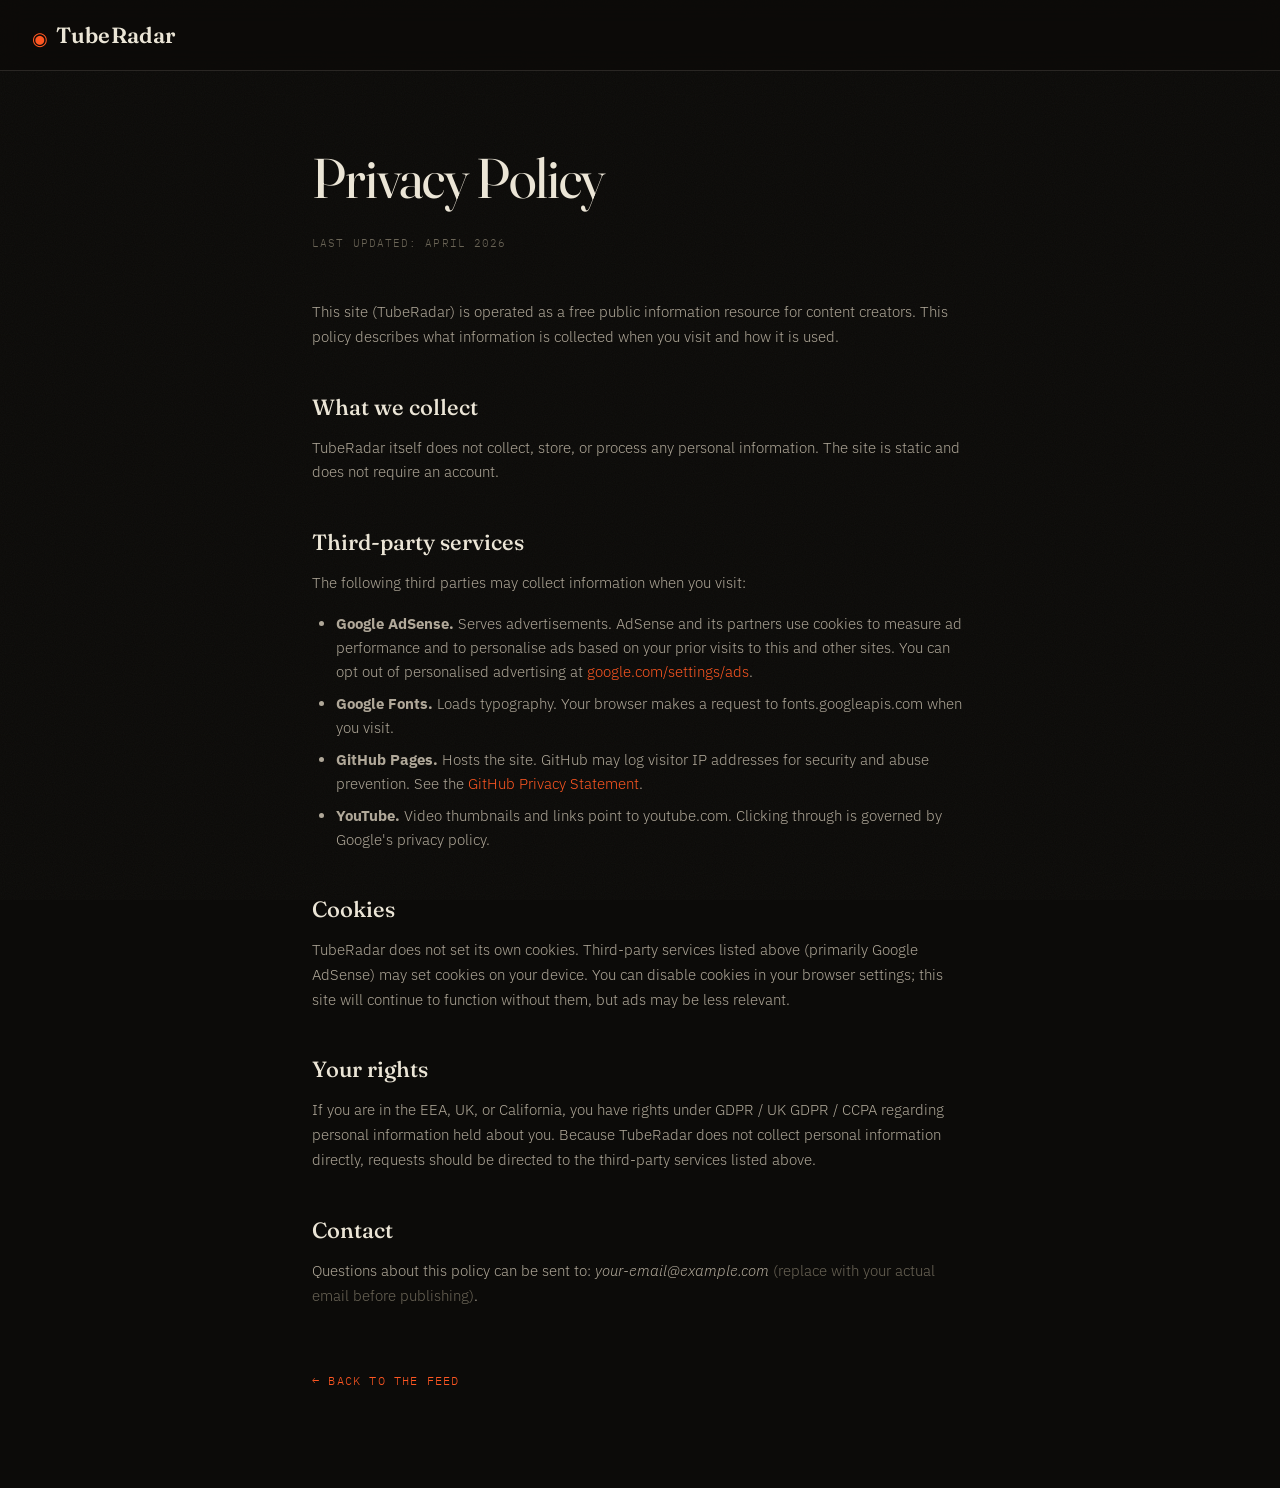
==== privacy.html @ 0b958232 "Commit changes" ====
<!DOCTYPE html>
<html lang="en">
<head>
  <meta charset="UTF-8" />
  <meta name="viewport" content="width=device-width, initial-scale=1.0" />
  <title>Privacy Policy — TubeRadar</title>
  <meta name="description" content="Privacy policy for TubeRadar." />

  <link rel="preconnect" href="https://fonts.googleapis.com" />
  <link rel="preconnect" href="https://fonts.gstatic.com" crossorigin />
  <link href="https://fonts.googleapis.com/css2?family=Fraunces:ital,opsz,wght@0,9..144,300..900;1,9..144,300..900&family=IBM+Plex+Mono:wght@300;400;500&family=IBM+Plex+Sans:wght@300;400;500;600&display=swap" rel="stylesheet" />
  <link rel="stylesheet" href="styles.css" />
  <link rel="icon" href="data:image/svg+xml,%3Csvg xmlns='http://www.w3.org/2000/svg' viewBox='0 0 100 100'%3E%3Ctext y='.9em' font-size='90'%3E◉%3C/text%3E%3C/svg%3E" />

  <style>
    .legal {
      max-width: 720px;
      margin: 0 auto;
      padding: 64px 32px 96px;
      position: relative; z-index: 2;
    }
    .legal h1 {
      font-family: var(--f-display);
      font-weight: 400;
      font-size: clamp(36px, 5vw, 56px);
      letter-spacing: -0.02em;
      margin-bottom: 12px;
      font-variation-settings: "opsz" 96;
    }
    .legal .updated {
      font-family: var(--f-mono);
      font-size: 11px;
      letter-spacing: 0.1em;
      color: var(--fg-mute);
      text-transform: uppercase;
      margin-bottom: 48px;
    }
    .legal h2 {
      font-family: var(--f-display);
      font-weight: 500;
      font-size: 22px;
      margin: 40px 0 12px;
    }
    .legal p {
      color: var(--fg-soft);
      margin-bottom: 16px;
      font-size: 15px;
      line-height: 1.65;
    }
    .legal a { color: var(--accent); }
    .legal ul { color: var(--fg-soft); margin: 0 0 16px 24px; }
    .legal li { margin-bottom: 8px; font-size: 15px; line-height: 1.6; }
    .back {
      display: inline-block;
      margin-top: 48px;
      font-family: var(--f-mono);
      font-size: 12px;
      letter-spacing: 0.1em;
      text-transform: uppercase;
      color: var(--accent);
    }
  </style>
</head>
<body>

  <div class="grain" aria-hidden="true"></div>

  <header class="masthead">
    <div class="masthead__inner">
      <a href="/" class="logo">
        <span class="logo__mark">◉</span>
        <span class="logo__word">TubeRadar</span>
      </a>
    </div>
  </header>

  <main class="legal">
    <h1>Privacy Policy</h1>
    <p class="updated">Last updated: April 2026</p>

    <p>This site (TubeRadar) is operated as a free public information resource for content creators. This policy describes what information is collected when you visit and how it is used.</p>

    <h2>What we collect</h2>
    <p>TubeRadar itself does not collect, store, or process any personal information. The site is static and does not require an account.</p>

    <h2>Third-party services</h2>
    <p>The following third parties may collect information when you visit:</p>
    <ul>
      <li><strong>Google AdSense.</strong> Serves advertisements. AdSense and its partners use cookies to measure ad performance and to personalise ads based on your prior visits to this and other sites. You can opt out of personalised advertising at <a href="https://www.google.com/settings/ads" target="_blank" rel="noopener">google.com/settings/ads</a>.</li>
      <li><strong>Google Fonts.</strong> Loads typography. Your browser makes a request to fonts.googleapis.com when you visit.</li>
      <li><strong>GitHub Pages.</strong> Hosts the site. GitHub may log visitor IP addresses for security and abuse prevention. See the <a href="https://docs.github.com/en/site-policy/privacy-policies/github-general-privacy-statement" target="_blank" rel="noopener">GitHub Privacy Statement</a>.</li>
      <li><strong>YouTube.</strong> Video thumbnails and links point to youtube.com. Clicking through is governed by Google's privacy policy.</li>
    </ul>

    <h2>Cookies</h2>
    <p>TubeRadar does not set its own cookies. Third-party services listed above (primarily Google AdSense) may set cookies on your device. You can disable cookies in your browser settings; this site will continue to function without them, but ads may be less relevant.</p>

    <h2>Your rights</h2>
    <p>If you are in the EEA, UK, or California, you have rights under GDPR / UK GDPR / CCPA regarding personal information held about you. Because TubeRadar does not collect personal information directly, requests should be directed to the third-party services listed above.</p>

    <h2>Contact</h2>
    <p>Questions about this policy can be sent to: <em>your-email@example.com</em> <span style="color:var(--fg-mute)">(replace with your actual email before publishing)</span>.</p>

    <a href="/" class="back">← Back to the feed</a>
  </main>

</body>
</html>
---- styles.css ----
/* ---------------------------------------------------------------
   TubeRadar — editorial dark theme
   --------------------------------------------------------------- */

:root {
  --bg:         #0c0b09;
  --bg-raised: #131210;
  --bg-inset:  #1a1816;
  --fg:        #ebe5d6;
  --fg-soft:   #b0a899;
  --fg-mute:   #6b6557;
  --rule:      #2a2724;
  --accent:    #ff5722;     /* ember */
  --accent-2:  #f5c451;     /* amber */
  --max:       1280px;

  --f-display: "Fraunces", "Times New Roman", serif;
  --f-body:    "IBM Plex Sans", system-ui, sans-serif;
  --f-mono:    "IBM Plex Mono", ui-monospace, monospace;
}

* { box-sizing: border-box; margin: 0; padding: 0; }

html { scroll-behavior: smooth; }

body {
  background: var(--bg);
  color: var(--fg);
  font-family: var(--f-body);
  font-weight: 300;
  line-height: 1.55;
  -webkit-font-smoothing: antialiased;
  -moz-osx-font-smoothing: grayscale;
  min-height: 100vh;
  overflow-x: hidden;
}

a { color: inherit; text-decoration: none; }
button { font: inherit; color: inherit; background: none; border: 0; cursor: pointer; }

/* Subtle grain — gives the page a printed-paper feel */
.grain {
  position: fixed; inset: 0;
  pointer-events: none; z-index: 1;
  opacity: 0.035;
  background-image:
    url("data:image/svg+xml;utf8,<svg xmlns='http://www.w3.org/2000/svg' width='200' height='200'><filter id='n'><feTurbulence type='fractalNoise' baseFrequency='0.9' numOctaves='2' stitchTiles='stitch'/></filter><rect width='100%25' height='100%25' filter='url(%23n)'/></svg>");
}

/* ---------------------------------------------------------------
   Masthead
   --------------------------------------------------------------- */

.masthead {
  position: sticky; top: 0; z-index: 10;
  background: rgba(12, 11, 9, 0.85);
  backdrop-filter: blur(12px);
  border-bottom: 1px solid var(--rule);
}

.masthead__inner {
  max-width: var(--max);
  margin: 0 auto;
  padding: 18px 32px;
  display: flex;
  align-items: center;
  justify-content: space-between;
  gap: 32px;
}

.logo {
  display: inline-flex; align-items: baseline; gap: 8px;
}
.logo__mark {
  color: var(--accent);
  font-size: 18px;
  transform: translateY(2px);
}
.logo__word {
  font-family: var(--f-display);
  font-weight: 600;
  font-size: 22px;
  letter-spacing: 0.01em;
}

.masthead__nav {
  font-family: var(--f-mono);
  font-size: 11px;
  letter-spacing: 0.08em;
  color: var(--fg-mute);
  display: flex; align-items: center; gap: 10px;
  flex-wrap: wrap;
  justify-content: flex-end;
}
.meta-label { color: var(--fg-mute); }
.meta-value { color: var(--fg); }
.meta-divider { color: var(--rule); }

/* ---------------------------------------------------------------
   Hero
   --------------------------------------------------------------- */

.hero {
  max-width: var(--max);
  margin: 0 auto;
  padding: 88px 32px 56px;
  text-align: left;
  position: relative;
  z-index: 2;
}

.hero__rule {
  height: 1px;
  background: var(--rule);
  margin: 0 0 32px 0;
}
.hero__rule + .hero__rule { display: none; }
.hero .hero__rule:last-child {
  display: block;
  margin: 56px 0 0;
}

.hero__eyebrow {
  font-family: var(--f-mono);
  font-size: 11px;
  letter-spacing: 0.18em;
  text-transform: uppercase;
  color: var(--accent);
  margin-bottom: 24px;
}

.hero__title {
  font-family: var(--f-display);
  font-weight: 300;
  font-size: clamp(44px, 8vw, 112px);
  line-height: 0.95;
  letter-spacing: -0.025em;
  font-variation-settings: "opsz" 144;
  margin-bottom: 32px;
}
.hero__title em {
  font-style: italic;
  font-weight: 400;
  color: var(--accent-2);
  font-variation-settings: "opsz" 144, "SOFT" 100;
}

.hero__lede {
  font-family: var(--f-display);
  font-weight: 300;
  font-size: clamp(18px, 1.6vw, 22px);
  line-height: 1.5;
  color: var(--fg-soft);
  max-width: 64ch;
  font-variation-settings: "opsz" 24;
}

/* ---------------------------------------------------------------
   Two-column layout
   --------------------------------------------------------------- */

.layout {
  max-width: var(--max);
  margin: 0 auto;
  padding: 64px 32px;
  display: grid;
  grid-template-columns: 1.55fr 1fr;
  gap: 56px;
  position: relative;
  z-index: 2;
}

@media (max-width: 900px) {
  .layout { grid-template-columns: 1fr; gap: 64px; }
}

.column__head {
  margin-bottom: 28px;
  padding-bottom: 18px;
  border-bottom: 1px solid var(--rule);
}
.column__title {
  font-family: var(--f-display);
  font-weight: 400;
  font-size: 28px;
  letter-spacing: -0.01em;
  margin-bottom: 6px;
}
.column__sub {
  font-size: 13px;
  color: var(--fg-mute);
  max-width: 50ch;
}

/* ---------------------------------------------------------------
   Topics list
   --------------------------------------------------------------- */

.topics {
  list-style: none;
  display: flex;
  flex-direction: column;
}

.topic {
  display: grid;
  grid-template-columns: 36px 1fr auto;
  align-items: start;
  gap: 24px;
  padding: 26px 0;
  border-bottom: 1px solid var(--rule);
  cursor: pointer;
  transition: padding 0.2s ease;
  position: relative;
}
.topic:hover {
  padding-left: 8px;
}
.topic:hover .topic__phrase { color: var(--accent); }

.topic__rank {
  font-family: var(--f-mono);
  font-size: 11px;
  color: var(--fg-mute);
  letter-spacing: 0.05em;
  padding-top: 8px;
}

.topic__main { min-width: 0; }
.topic__phrase {
  font-family: var(--f-display);
  font-weight: 400;
  font-size: clamp(22px, 2.4vw, 32px);
  letter-spacing: -0.01em;
  line-height: 1.1;
  margin-bottom: 4px;
  font-variation-settings: "opsz" 72;
  transition: color 0.2s ease;
  word-break: break-word;
}
.topic__meta {
  font-family: var(--f-mono);
  font-size: 11px;
  color: var(--fg-mute);
  letter-spacing: 0.04em;
  display: flex;
  flex-wrap: wrap;
  gap: 14px;
  margin-top: 6px;
}
.topic__meta span:not(:last-child)::after {
  content: "·";
  margin-left: 14px;
  color: var(--rule);
}

.topic__examples {
  margin-top: 18px;
  display: none;
  flex-direction: column;
  gap: 10px;
}
.topic.is-open .topic__examples { display: flex; }
.topic.is-open { padding-bottom: 32px; }

.example {
  display: grid;
  grid-template-columns: 96px 1fr;
  gap: 14px;
  padding: 10px;
  background: var(--bg-raised);
  border: 1px solid var(--rule);
  transition: border-color 0.2s ease;
}
.example:hover { border-color: var(--accent); }
.example__thumb {
  width: 96px; height: 54px;
  background: var(--bg-inset);
  background-size: cover;
  background-position: center;
}
.example__body { min-width: 0; }
.example__title {
  font-size: 13px;
  line-height: 1.35;
  color: var(--fg);
  margin-bottom: 4px;
  display: -webkit-box;
  -webkit-line-clamp: 2;
  -webkit-box-orient: vertical;
  overflow: hidden;
}
.example__meta {
  font-family: var(--f-mono);
  font-size: 10px;
  color: var(--fg-mute);
  letter-spacing: 0.04em;
}

.topic__score {
  text-align: right;
  font-family: var(--f-mono);
  font-size: 11px;
  letter-spacing: 0.04em;
  color: var(--fg-mute);
  padding-top: 8px;
  white-space: nowrap;
}
.topic__score strong {
  display: block;
  font-family: var(--f-display);
  font-size: 28px;
  font-weight: 400;
  color: var(--accent);
  font-variation-settings: "opsz" 36;
  letter-spacing: -0.02em;
}
.topic__score-label {
  display: block;
  margin-top: 2px;
  text-transform: uppercase;
}

/* ---------------------------------------------------------------
   Breakout videos
   --------------------------------------------------------------- */

.videos {
  list-style: none;
  display: flex;
  flex-direction: column;
  gap: 20px;
}
.video {
  display: grid;
  grid-template-columns: 120px 1fr;
  gap: 14px;
  border-bottom: 1px solid var(--rule);
  padding-bottom: 20px;
  cursor: pointer;
  transition: opacity 0.2s ease;
}
.video:hover { opacity: 0.75; }
.video:last-child { border-bottom: 0; }

.video__thumb {
  width: 120px; height: 68px;
  background: var(--bg-inset);
  background-size: cover;
  background-position: center;
  flex-shrink: 0;
  position: relative;
  overflow: hidden;
}
.video__thumb::after {
  content: "";
  position: absolute; inset: 0;
  border: 1px solid var(--rule);
  pointer-events: none;
}
.video__rank {
  position: absolute;
  top: 4px; left: 4px;
  font-family: var(--f-mono);
  font-size: 10px;
  color: var(--fg);
  background: rgba(0,0,0,0.7);
  padding: 2px 5px;
  letter-spacing: 0.05em;
  z-index: 1;
}

.video__body { min-width: 0; }
.video__title {
  font-size: 14px;
  line-height: 1.35;
  color: var(--fg);
  margin-bottom: 6px;
  display: -webkit-box;
  -webkit-line-clamp: 2;
  -webkit-box-orient: vertical;
  overflow: hidden;
}
.video__channel {
  font-size: 12px;
  color: var(--fg-soft);
  margin-bottom: 6px;
}
.video__meta {
  font-family: var(--f-mono);
  font-size: 10px;
  color: var(--fg-mute);
  letter-spacing: 0.04em;
  display: flex;
  flex-wrap: wrap;
  gap: 10px;
}
.video__meta .vph {
  color: var(--accent);
}

/* ---------------------------------------------------------------
   How to read
   --------------------------------------------------------------- */

.how {
  border-top: 1px solid var(--rule);
  border-bottom: 1px solid var(--rule);
  background: var(--bg-raised);
  margin-top: 32px;
  position: relative;
  z-index: 2;
}
.how__inner {
  max-width: var(--max);
  margin: 0 auto;
  padding: 64px 32px;
}
.how__title {
  font-family: var(--f-display);
  font-weight: 400;
  font-size: 32px;
  letter-spacing: -0.01em;
  margin-bottom: 40px;
}
.how__grid {
  display: grid;
  grid-template-columns: repeat(3, 1fr);
  gap: 40px;
}
@media (max-width: 800px) { .how__grid { grid-template-columns: 1fr; gap: 32px; } }

.how__item h4 {
  font-family: var(--f-display);
  font-weight: 500;
  font-size: 20px;
  margin-bottom: 8px;
}
.how__item p {
  font-size: 14px;
  color: var(--fg-soft);
  line-height: 1.55;
  max-width: 38ch;
}
.how__num {
  font-family: var(--f-mono);
  font-size: 11px;
  letter-spacing: 0.1em;
  color: var(--accent);
  display: block;
  margin-bottom: 16px;
}

/* ---------------------------------------------------------------
   Footer
   --------------------------------------------------------------- */

.footer {
  position: relative; z-index: 2;
}
.footer__inner {
  max-width: var(--max);
  margin: 0 auto;
  padding: 48px 32px 64px;
  display: flex;
  justify-content: space-between;
  gap: 24px;
  flex-wrap: wrap;
}
.footer__line {
  font-size: 12px;
  color: var(--fg-mute);
  max-width: 50ch;
}
.footer__line--mono {
  font-family: var(--f-mono);
  letter-spacing: 0.05em;
}
.footer__line a {
  color: var(--fg-soft);
  border-bottom: 1px solid var(--rule);
  padding-bottom: 1px;
  transition: color 0.2s ease, border-color 0.2s ease;
}
.footer__line a:hover {
  color: var(--accent);
  border-color: var(--accent);
}

/* ---------------------------------------------------------------
   AdSense slots
   --------------------------------------------------------------- */

.ad-slot {
  position: relative;
  z-index: 2;
  border-top: 1px solid var(--rule);
  border-bottom: 1px solid var(--rule);
  padding: 24px 32px;
  background: var(--bg-raised);
  min-height: 120px;
  display: flex;
  flex-direction: column;
  align-items: center;
  justify-content: center;
}
.ad-slot--banner {
  max-width: var(--max);
  margin: 0 auto;
}
.ad-slot--inline {
  margin-top: 32px;
  padding: 20px;
  background: transparent;
  border-color: var(--rule);
  min-height: 240px;
}
.ad-slot__label {
  display: block;
  font-family: var(--f-mono);
  font-size: 10px;
  letter-spacing: 0.18em;
  text-transform: uppercase;
  color: var(--fg-mute);
  margin-bottom: 12px;
  align-self: flex-start;
}
.ad-slot ins.adsbygoogle {
  width: 100%;
  min-height: 90px;
}
@media (max-width: 600px) {
  .ad-slot { padding: 20px; }
}

/* ---------------------------------------------------------------
   States
   --------------------------------------------------------------- */

.placeholder {
  font-family: var(--f-mono);
  font-size: 12px;
  color: var(--fg-mute);
  padding: 32px 0;
  letter-spacing: 0.05em;
}

@keyframes fadeUp {
  from { opacity: 0; transform: translateY(8px); }
  to   { opacity: 1; transform: translateY(0); }
}
.topic, .video {
  animation: fadeUp 0.5s ease-out backwards;
}
.topic:nth-child(1)  { animation-delay: 0.05s; }
.topic:nth-child(2)  { animation-delay: 0.10s; }
.topic:nth-child(3)  { animation-delay: 0.15s; }
.topic:nth-child(4)  { animation-delay: 0.20s; }
.topic:nth-child(5)  { animation-delay: 0.25s; }
.topic:nth-child(6)  { animation-delay: 0.30s; }
.topic:nth-child(7)  { animation-delay: 0.35s; }
.topic:nth-child(8+) { animation-delay: 0.40s; }

/* Tighter mobile padding */
@media (max-width: 600px) {
  .masthead__inner { padding: 14px 20px; }
  .hero { padding: 56px 20px 40px; }
  .layout { padding: 48px 20px; }
  .how__inner { padding: 48px 20px; }
  .footer__inner { padding: 32px 20px 48px; }
  .topic { grid-template-columns: 28px 1fr; }
  .topic__score { grid-column: 2; text-align: left; padding-top: 12px; }
}
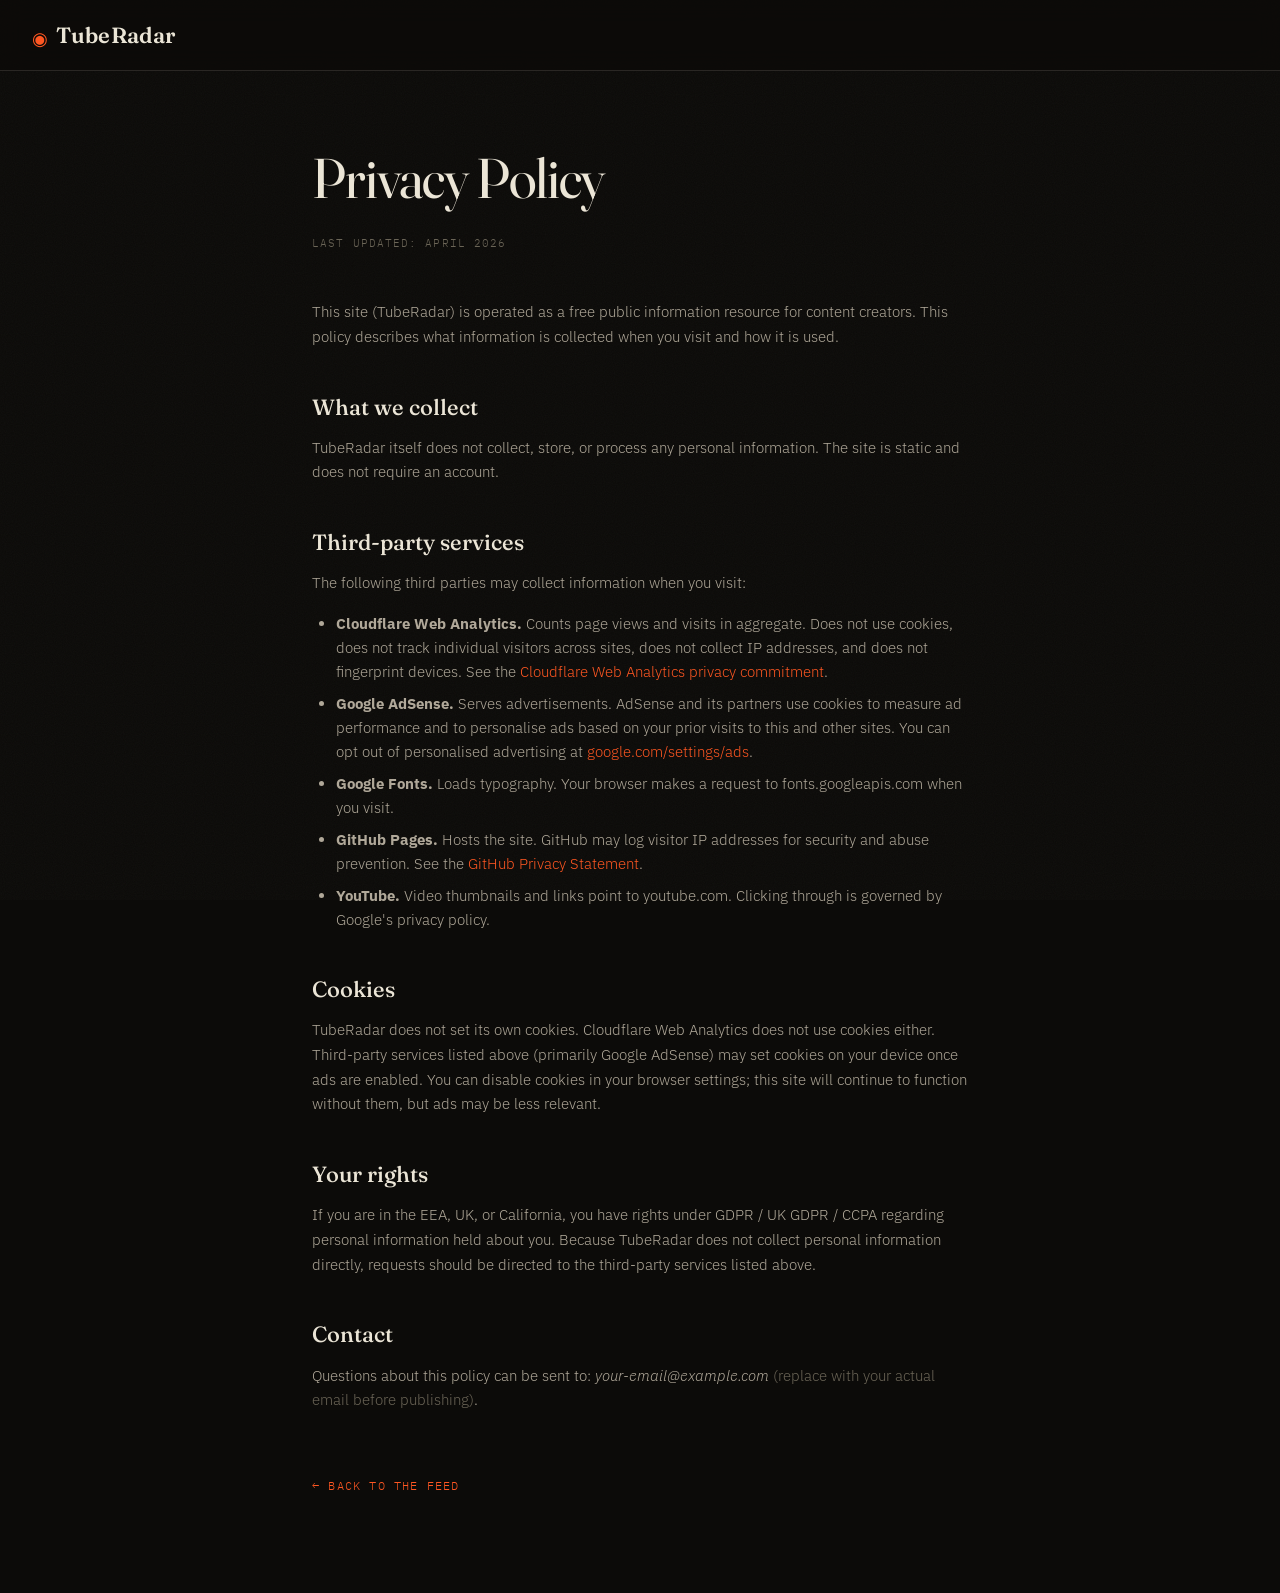
==== commit 85c6e679: "Update privacy analytics.html" ====
--- a/privacy.html
+++ b/privacy.html
@@ -86,6 +86,7 @@
     <h2>Third-party services</h2>
     <p>The following third parties may collect information when you visit:</p>
     <ul>
+      <li><strong>Cloudflare Web Analytics.</strong> Counts page views and visits in aggregate. Does not use cookies, does not track individual visitors across sites, does not collect IP addresses, and does not fingerprint devices. See the <a href="https://www.cloudflare.com/web-analytics-privacy/" target="_blank" rel="noopener">Cloudflare Web Analytics privacy commitment</a>.</li>
       <li><strong>Google AdSense.</strong> Serves advertisements. AdSense and its partners use cookies to measure ad performance and to personalise ads based on your prior visits to this and other sites. You can opt out of personalised advertising at <a href="https://www.google.com/settings/ads" target="_blank" rel="noopener">google.com/settings/ads</a>.</li>
       <li><strong>Google Fonts.</strong> Loads typography. Your browser makes a request to fonts.googleapis.com when you visit.</li>
       <li><strong>GitHub Pages.</strong> Hosts the site. GitHub may log visitor IP addresses for security and abuse prevention. See the <a href="https://docs.github.com/en/site-policy/privacy-policies/github-general-privacy-statement" target="_blank" rel="noopener">GitHub Privacy Statement</a>.</li>
@@ -93,7 +94,7 @@
     </ul>
 
     <h2>Cookies</h2>
-    <p>TubeRadar does not set its own cookies. Third-party services listed above (primarily Google AdSense) may set cookies on your device. You can disable cookies in your browser settings; this site will continue to function without them, but ads may be less relevant.</p>
+    <p>TubeRadar does not set its own cookies. Cloudflare Web Analytics does not use cookies either. Third-party services listed above (primarily Google AdSense) may set cookies on your device once ads are enabled. You can disable cookies in your browser settings; this site will continue to function without them, but ads may be less relevant.</p>
 
     <h2>Your rights</h2>
     <p>If you are in the EEA, UK, or California, you have rights under GDPR / UK GDPR / CCPA regarding personal information held about you. Because TubeRadar does not collect personal information directly, requests should be directed to the third-party services listed above.</p>
@@ -104,5 +105,10 @@
     <a href="/" class="back">← Back to the feed</a>
   </main>
 
+  <!-- Cloudflare Web Analytics -->
+  <script defer src='https://static.cloudflareinsights.com/beacon.min.js'
+    data-cf-beacon='{"token": "61b4fcbe970748e29bf5ce6c901036d2"}'></script>
+  <!-- End Cloudflare Web Analytics -->
+
 </body>
 </html>
--- a/styles.css
+++ b/styles.css
@@ -193,6 +193,140 @@
 }
 
 /* ---------------------------------------------------------------
+   Emerging themes
+   --------------------------------------------------------------- */
+
+.themes-section {
+  margin-bottom: 64px;
+  position: relative;
+}
+.themes-section::before {
+  content: "";
+  position: absolute;
+  left: -16px;
+  top: 0;
+  bottom: 0;
+  width: 1px;
+  background: linear-gradient(180deg, var(--accent) 0%, transparent 100%);
+  opacity: 0.6;
+}
+
+.themes-pulse {
+  display: inline-block;
+  width: 9px;
+  height: 9px;
+  border-radius: 50%;
+  background: var(--accent);
+  margin-right: 12px;
+  vertical-align: middle;
+  position: relative;
+  top: -2px;
+  animation: pulse 2s ease-in-out infinite;
+}
+@keyframes pulse {
+  0%, 100% {
+    box-shadow: 0 0 0 0 rgba(255, 87, 34, 0.6);
+    transform: scale(1);
+  }
+  50% {
+    box-shadow: 0 0 0 8px rgba(255, 87, 34, 0);
+    transform: scale(1.1);
+  }
+}
+
+.themes {
+  list-style: none;
+  display: flex;
+  flex-direction: column;
+}
+
+.theme {
+  display: grid;
+  grid-template-columns: 36px 1fr;
+  gap: 24px;
+  padding: 24px 0;
+  border-bottom: 1px solid var(--rule);
+  cursor: pointer;
+  transition: padding 0.2s ease;
+}
+.theme:hover {
+  padding-left: 8px;
+}
+.theme:hover .theme__phrase {
+  color: var(--accent);
+}
+
+.theme__rank {
+  font-family: var(--f-mono);
+  font-size: 11px;
+  color: var(--fg-mute);
+  letter-spacing: 0.05em;
+  padding-top: 8px;
+}
+
+.theme__main { min-width: 0; }
+
+.theme__phrase {
+  font-family: var(--f-display);
+  font-weight: 400;
+  font-size: clamp(20px, 2.2vw, 28px);
+  letter-spacing: -0.01em;
+  line-height: 1.15;
+  margin-bottom: 14px;
+  font-variation-settings: "opsz" 60;
+  transition: color 0.2s ease;
+  word-break: break-word;
+}
+
+.theme__stats {
+  display: flex;
+  gap: 28px;
+  margin-bottom: 4px;
+  flex-wrap: wrap;
+}
+.theme__stat {
+  display: flex;
+  flex-direction: column;
+  gap: 2px;
+}
+.theme__stat strong {
+  font-family: var(--f-display);
+  font-size: 24px;
+  font-weight: 400;
+  color: var(--accent);
+  font-variation-settings: "opsz" 36;
+  letter-spacing: -0.01em;
+  line-height: 1;
+}
+.theme__stat-label {
+  font-family: var(--f-mono);
+  font-size: 10px;
+  letter-spacing: 0.08em;
+  text-transform: uppercase;
+  color: var(--fg-mute);
+}
+
+.theme__examples {
+  display: none;
+  flex-direction: column;
+  gap: 10px;
+  margin-top: 18px;
+}
+.theme.is-open .theme__examples { display: flex; }
+.theme.is-open { padding-bottom: 28px; }
+
+@media (max-width: 600px) {
+  .theme { grid-template-columns: 28px 1fr; gap: 16px; }
+  .theme__stats { gap: 20px; }
+  .theme__stat strong { font-size: 20px; }
+}
+
+/* Section divider between themes and topics */
+.topics-section .column__head {
+  position: relative;
+}
+
+/* ---------------------------------------------------------------
    Topics list
    --------------------------------------------------------------- */
 
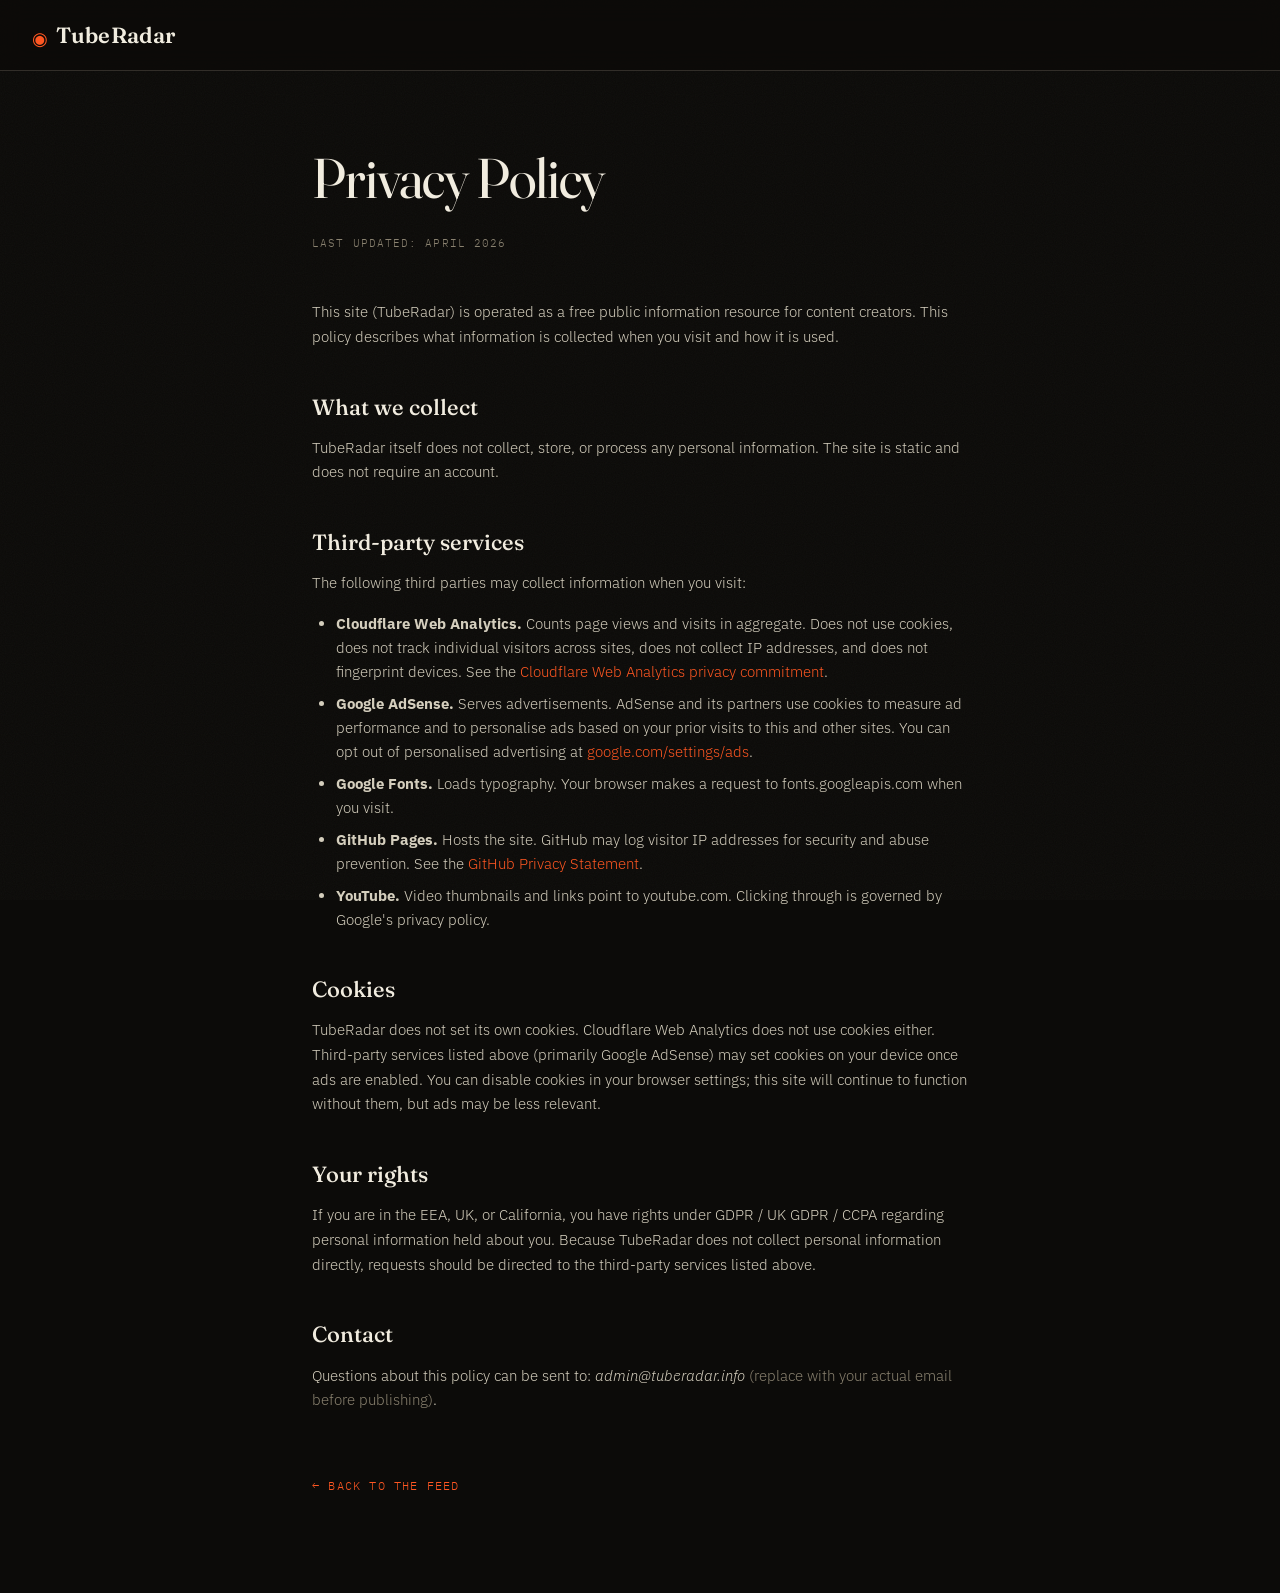
==== commit 752a35f2: "Update email address privacy.html" ====
--- a/privacy.html
+++ b/privacy.html
@@ -11,6 +11,17 @@
   <link href="https://fonts.googleapis.com/css2?family=Fraunces:ital,opsz,wght@0,9..144,300..900;1,9..144,300..900&family=IBM+Plex+Mono:wght@300;400;500&family=IBM+Plex+Sans:wght@300;400;500;600&display=swap" rel="stylesheet" />
   <link rel="stylesheet" href="styles.css" />
   <link rel="icon" href="data:image/svg+xml,%3Csvg xmlns='http://www.w3.org/2000/svg' viewBox='0 0 100 100'%3E%3Ctext y='.9em' font-size='90'%3E◉%3C/text%3E%3C/svg%3E" />
+
+  <script>
+    (function () {
+      try {
+        var saved = localStorage.getItem('tuberadar:theme');
+        document.documentElement.setAttribute('data-theme', saved || 'dark');
+      } catch (_) {
+        document.documentElement.setAttribute('data-theme', 'dark');
+      }
+    })();
+  </script>
 
   <style>
     .legal {
@@ -100,7 +111,7 @@
     <p>If you are in the EEA, UK, or California, you have rights under GDPR / UK GDPR / CCPA regarding personal information held about you. Because TubeRadar does not collect personal information directly, requests should be directed to the third-party services listed above.</p>
 
     <h2>Contact</h2>
-    <p>Questions about this policy can be sent to: <em>your-email@example.com</em> <span style="color:var(--fg-mute)">(replace with your actual email before publishing)</span>.</p>
+    <p>Questions about this policy can be sent to: <em>admin@tuberadar.info</em> <span style="color:var(--fg-mute)">(replace with your actual email before publishing)</span>.</p>
 
     <a href="/" class="back">← Back to the feed</a>
   </main>
--- a/styles.css
+++ b/styles.css
@@ -1,19 +1,46 @@
 /* ---------------------------------------------------------------
-   TubeRadar — editorial dark theme
-   --------------------------------------------------------------- */
-
-:root {
-  --bg:         #0c0b09;
+   TubeRadar — editorial theme system (dark + light)
+   --------------------------------------------------------------- */
+
+:root,
+[data-theme="dark"] {
+  --bg:        #0c0b09;
   --bg-raised: #131210;
   --bg-inset:  #1a1816;
-  --fg:        #ebe5d6;
-  --fg-soft:   #b0a899;
-  --fg-mute:   #6b6557;
-  --rule:      #2a2724;
-  --accent:    #ff5722;     /* ember */
-  --accent-2:  #f5c451;     /* amber */
-  --max:       1280px;
-
+  --fg:        #f1ecdf;
+  --fg-soft:   #d4cebd;
+  --fg-mute:   #8a8270;
+  --rule:      #322e29;
+  --accent:    #ff5722;
+  --accent-2:  #f5c451;
+  --grain-opacity: 0.035;
+  --banner-bg: rgba(255, 87, 34, 0.08);
+  --banner-border: rgba(255, 87, 34, 0.25);
+  --pulse-color: rgba(255, 87, 34, 0.6);
+  --masthead-bg: rgba(12, 11, 9, 0.85);
+  --thumb-overlay: rgba(0, 0, 0, 0.7);
+}
+
+[data-theme="light"] {
+  --bg:        #f7f3ea;
+  --bg-raised: #efe9dc;
+  --bg-inset:  #e6dfce;
+  --fg:        #1a1814;
+  --fg-soft:   #4a4538;
+  --fg-mute:   #7a7363;
+  --rule:      #d4ccb8;
+  --accent:    #c43e10;     /* deeper ember for contrast on cream */
+  --accent-2:  #a8771a;     /* deeper amber */
+  --grain-opacity: 0.04;
+  --banner-bg: rgba(196, 62, 16, 0.08);
+  --banner-border: rgba(196, 62, 16, 0.3);
+  --pulse-color: rgba(196, 62, 16, 0.5);
+  --masthead-bg: rgba(247, 243, 234, 0.85);
+  --thumb-overlay: rgba(40, 35, 25, 0.6);
+}
+
+:root {
+  --max: 1280px;
   --f-display: "Fraunces", "Times New Roman", serif;
   --f-body:    "IBM Plex Sans", system-ui, sans-serif;
   --f-mono:    "IBM Plex Mono", ui-monospace, monospace;
@@ -42,7 +69,7 @@
 .grain {
   position: fixed; inset: 0;
   pointer-events: none; z-index: 1;
-  opacity: 0.035;
+  opacity: var(--grain-opacity);
   background-image:
     url("data:image/svg+xml;utf8,<svg xmlns='http://www.w3.org/2000/svg' width='200' height='200'><filter id='n'><feTurbulence type='fractalNoise' baseFrequency='0.9' numOctaves='2' stitchTiles='stitch'/></filter><rect width='100%25' height='100%25' filter='url(%23n)'/></svg>");
 }
@@ -53,7 +80,7 @@
 
 .masthead {
   position: sticky; top: 0; z-index: 10;
-  background: rgba(12, 11, 9, 0.85);
+  background: var(--masthead-bg);
   backdrop-filter: blur(12px);
   border-bottom: 1px solid var(--rule);
 }
@@ -95,6 +122,62 @@
 .meta-label { color: var(--fg-mute); }
 .meta-value { color: var(--fg); }
 .meta-divider { color: var(--rule); }
+
+/* Region selector — styled to match the mono meta-values */
+.region-select {
+  font-family: var(--f-mono);
+  font-size: 11px;
+  letter-spacing: 0.08em;
+  text-transform: uppercase;
+  color: var(--fg);
+  background: transparent;
+  border: 1px solid var(--rule);
+  border-radius: 2px;
+  padding: 3px 22px 3px 8px;
+  cursor: pointer;
+  appearance: none;
+  -webkit-appearance: none;
+  background-image: url("data:image/svg+xml;utf8,<svg xmlns='http://www.w3.org/2000/svg' width='10' height='10' viewBox='0 0 10 10'><path fill='%238a8270' d='M5 7L1 3h8z'/></svg>");
+  background-repeat: no-repeat;
+  background-position: right 6px center;
+  transition: border-color 0.2s ease, color 0.2s ease;
+}
+.region-select:hover,
+.region-select:focus {
+  border-color: var(--accent);
+  color: var(--accent);
+  outline: none;
+}
+.region-select option {
+  background: var(--bg);
+  color: var(--fg);
+}
+
+/* Theme toggle button */
+.theme-toggle {
+  display: inline-flex;
+  align-items: center;
+  justify-content: center;
+  width: 28px;
+  height: 28px;
+  border: 1px solid var(--rule);
+  border-radius: 2px;
+  background: transparent;
+  color: var(--fg-soft);
+  cursor: pointer;
+  transition: border-color 0.2s ease, color 0.2s ease;
+  margin-left: 4px;
+}
+.theme-toggle:hover,
+.theme-toggle:focus-visible {
+  border-color: var(--accent);
+  color: var(--accent);
+  outline: none;
+}
+.theme-toggle__icon--moon { display: none; }
+.theme-toggle__icon--sun  { display: block; }
+[data-theme="dark"] .theme-toggle__icon--moon { display: block; }
+[data-theme="dark"] .theme-toggle__icon--sun  { display: none; }
 
 /* ---------------------------------------------------------------
    Hero
@@ -225,11 +308,11 @@
 }
 @keyframes pulse {
   0%, 100% {
-    box-shadow: 0 0 0 0 rgba(255, 87, 34, 0.6);
+    box-shadow: 0 0 0 0 var(--pulse-color);
     transform: scale(1);
   }
   50% {
-    box-shadow: 0 0 0 8px rgba(255, 87, 34, 0);
+    box-shadow: 0 0 0 8px rgba(0,0,0,0);
     transform: scale(1.1);
   }
 }
@@ -238,6 +321,38 @@
   list-style: none;
   display: flex;
   flex-direction: column;
+}
+
+/* "X new themes since your last visit" banner */
+.themes-banner {
+  display: flex;
+  align-items: center;
+  gap: 12px;
+  padding: 14px 18px;
+  background: var(--banner-bg);
+  border: 1px solid var(--banner-border);
+  border-radius: 4px;
+  margin-bottom: 24px;
+  font-size: 13px;
+  color: var(--fg);
+  animation: bannerIn 0.5s ease-out;
+}
+.themes-banner strong {
+  color: var(--accent);
+  font-weight: 500;
+}
+.themes-banner__dot {
+  display: inline-block;
+  width: 7px;
+  height: 7px;
+  border-radius: 50%;
+  background: var(--accent);
+  flex-shrink: 0;
+  animation: pulse 2s ease-in-out infinite;
+}
+@keyframes bannerIn {
+  from { opacity: 0; transform: translateY(-4px); }
+  to   { opacity: 1; transform: translateY(0); }
 }
 
 .theme {
@@ -277,6 +392,41 @@
   transition: color 0.2s ease;
   word-break: break-word;
 }
+.theme__new-badge {
+  display: inline-block;
+  font-family: var(--f-mono);
+  font-size: 9px;
+  font-weight: 500;
+  letter-spacing: 0.15em;
+  color: var(--bg);
+  background: var(--accent);
+  padding: 3px 7px 2px;
+  border-radius: 2px;
+  vertical-align: middle;
+  margin-left: 12px;
+  transform: translateY(-2px);
+}
+.theme--new {
+  position: relative;
+}
+.theme--new::before {
+  content: "";
+  position: absolute;
+  left: -16px;
+  top: 24px;
+  bottom: 24px;
+  width: 2px;
+  background: var(--accent);
+}
+
+.theme__detected {
+  display: block;
+  margin-top: 12px;
+  font-family: var(--f-mono);
+  font-size: 10px;
+  letter-spacing: 0.05em;
+  color: var(--fg-mute);
+}
 
 .theme__stats {
   display: flex;
@@ -324,6 +474,75 @@
 /* Section divider between themes and topics */
 .topics-section .column__head {
   position: relative;
+}
+
+/* ---------------------------------------------------------------
+   Trending searches
+   --------------------------------------------------------------- */
+
+.searches-section {
+  margin-bottom: 48px;
+}
+.searches {
+  list-style: none;
+  display: flex;
+  flex-direction: column;
+}
+.search-term {
+  display: grid;
+  grid-template-columns: 24px 1fr auto;
+  gap: 12px;
+  align-items: baseline;
+  padding: 14px 0;
+  border-bottom: 1px solid var(--rule);
+  cursor: pointer;
+  transition: padding 0.2s ease;
+}
+.search-term:hover {
+  padding-left: 6px;
+}
+.search-term:hover .search-term__phrase {
+  color: var(--accent);
+}
+.search-term__rank {
+  font-family: var(--f-mono);
+  font-size: 10px;
+  color: var(--fg-mute);
+  letter-spacing: 0.05em;
+}
+.search-term__main {
+  min-width: 0;
+}
+.search-term__phrase {
+  font-family: var(--f-display);
+  font-weight: 400;
+  font-size: 17px;
+  letter-spacing: -0.005em;
+  line-height: 1.3;
+  color: var(--fg);
+  word-break: break-word;
+  transition: color 0.2s ease;
+  font-variation-settings: "opsz" 24;
+}
+.search-term__prefix {
+  display: block;
+  font-family: var(--f-mono);
+  font-size: 10px;
+  letter-spacing: 0.05em;
+  color: var(--fg-mute);
+  margin-top: 2px;
+  text-transform: uppercase;
+}
+.search-term__badge {
+  font-family: var(--f-mono);
+  font-size: 9px;
+  font-weight: 500;
+  letter-spacing: 0.15em;
+  color: var(--bg);
+  background: var(--accent);
+  padding: 3px 7px 2px;
+  border-radius: 2px;
+  align-self: center;
 }
 
 /* ---------------------------------------------------------------
@@ -498,7 +717,7 @@
   font-family: var(--f-mono);
   font-size: 10px;
   color: var(--fg);
-  background: rgba(0,0,0,0.7);
+  background: var(--thumb-overlay);
   padding: 2px 5px;
   letter-spacing: 0.05em;
   z-index: 1;
@@ -562,6 +781,13 @@
   grid-template-columns: repeat(3, 1fr);
   gap: 40px;
 }
+.how__grid--four {
+  grid-template-columns: repeat(4, 1fr);
+  gap: 32px;
+}
+@media (max-width: 1000px) {
+  .how__grid--four { grid-template-columns: repeat(2, 1fr); }
+}
 @media (max-width: 800px) { .how__grid { grid-template-columns: 1fr; gap: 32px; } }
 
 .how__item h4 {
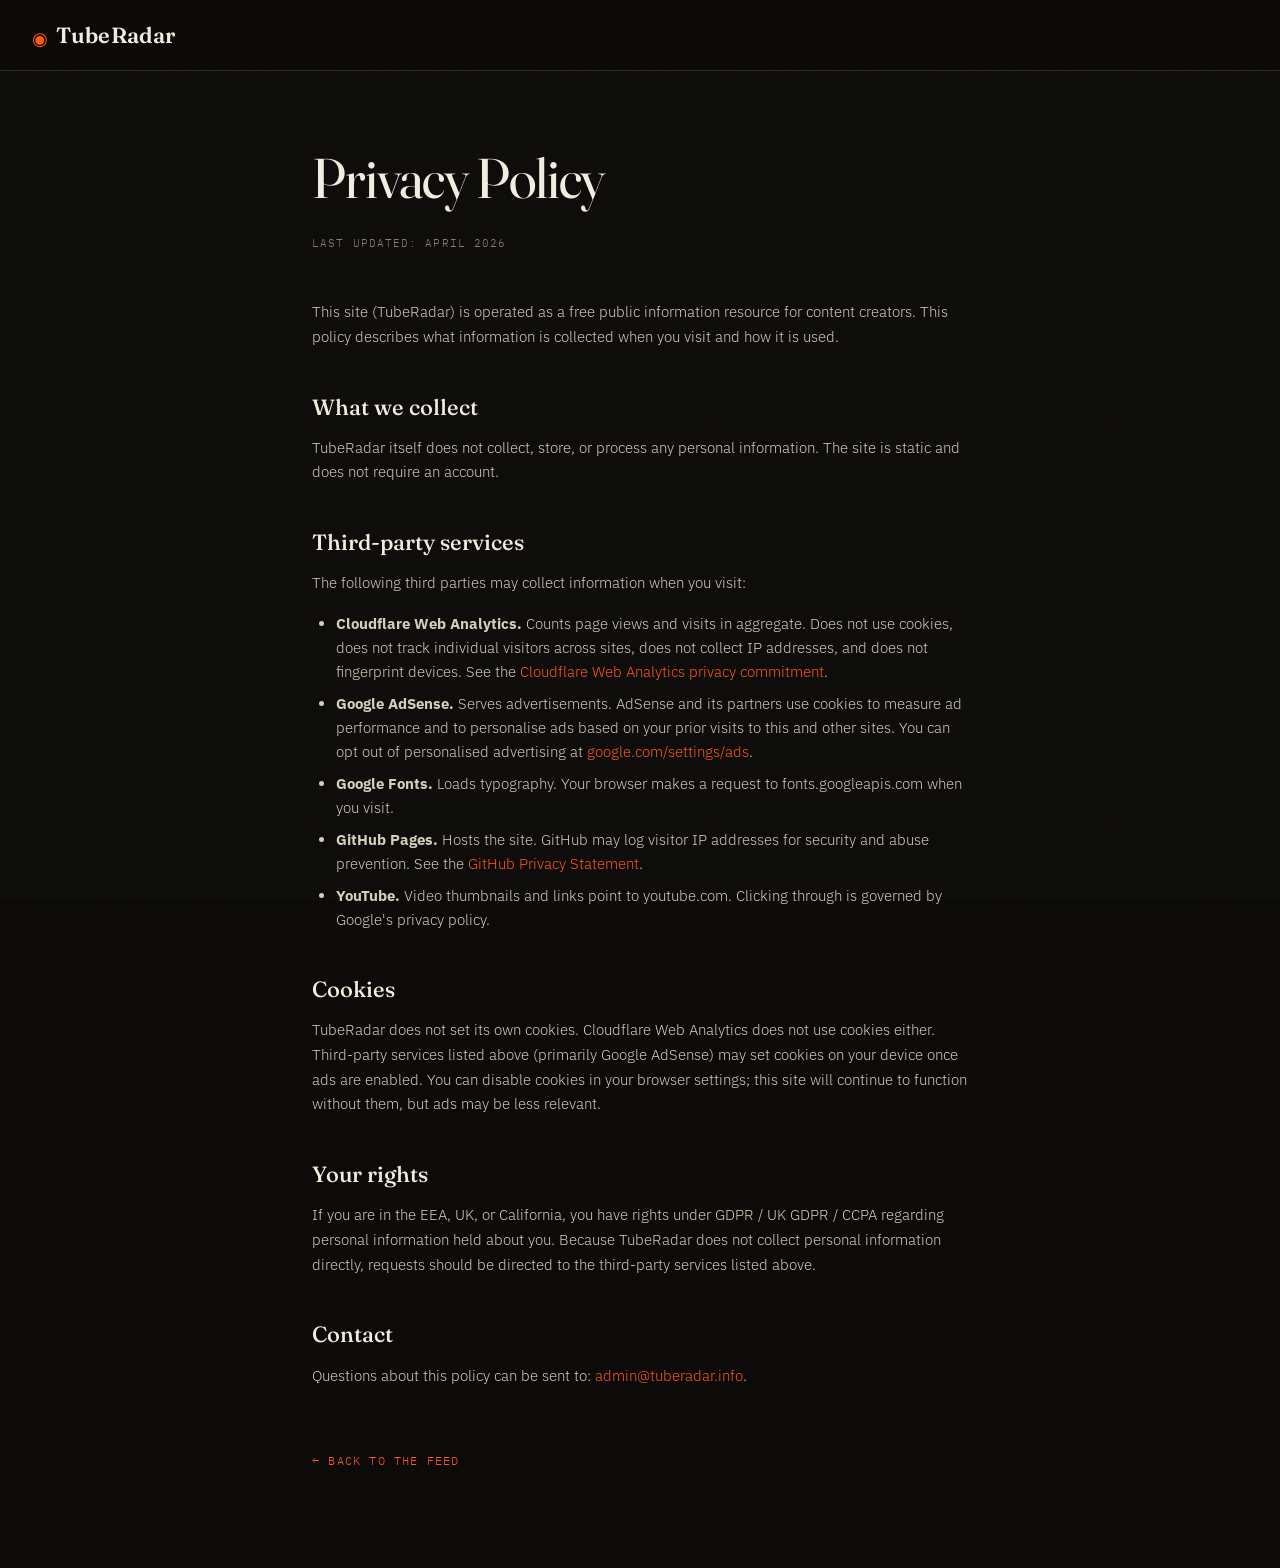
==== commit b697746a: "Update email2 privacy.html" ====
--- a/privacy.html
+++ b/privacy.html
@@ -111,7 +111,7 @@
     <p>If you are in the EEA, UK, or California, you have rights under GDPR / UK GDPR / CCPA regarding personal information held about you. Because TubeRadar does not collect personal information directly, requests should be directed to the third-party services listed above.</p>
 
     <h2>Contact</h2>
-    <p>Questions about this policy can be sent to: <em>admin@tuberadar.info</em> <span style="color:var(--fg-mute)">(replace with your actual email before publishing)</span>.</p>
+    <p>Questions about this policy can be sent to: <a href="mailto:admin@tuberadar.info">admin@tuberadar.info</a>.</p>
 
     <a href="/" class="back">← Back to the feed</a>
   </main>
